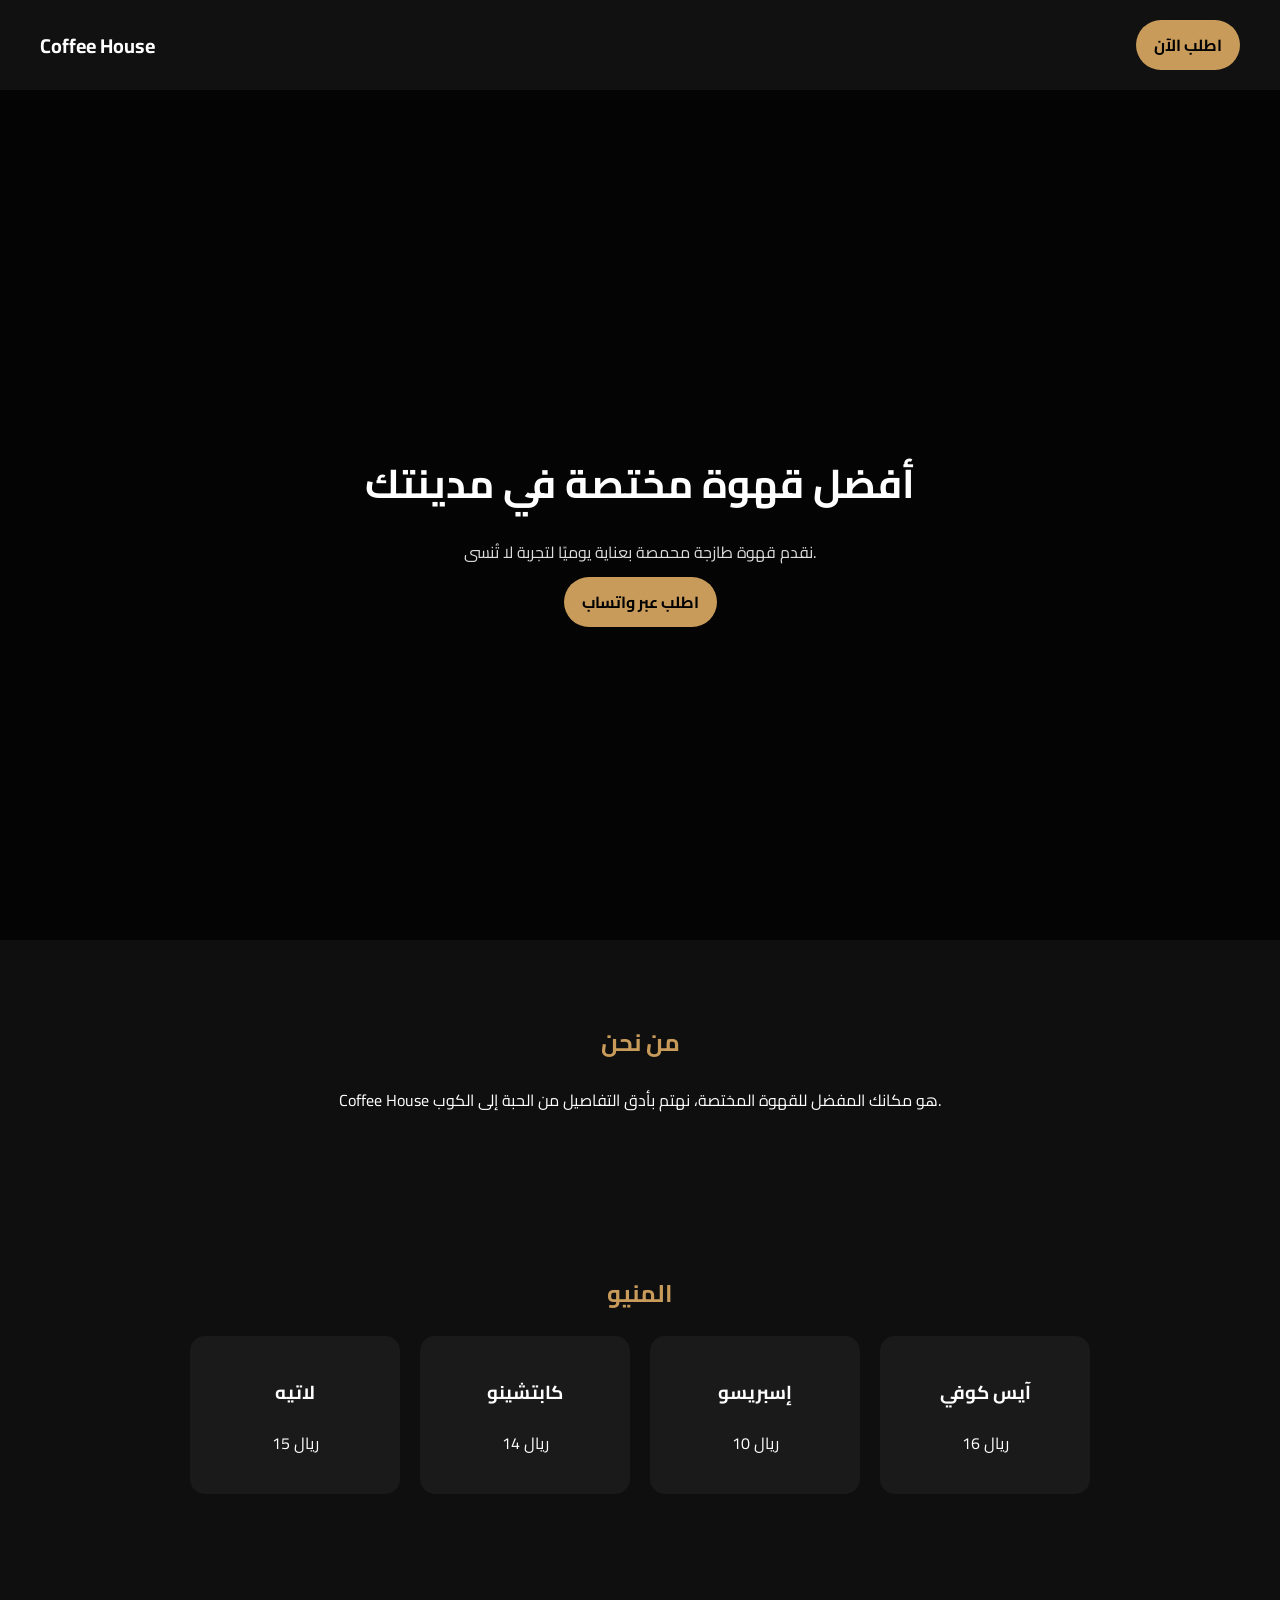
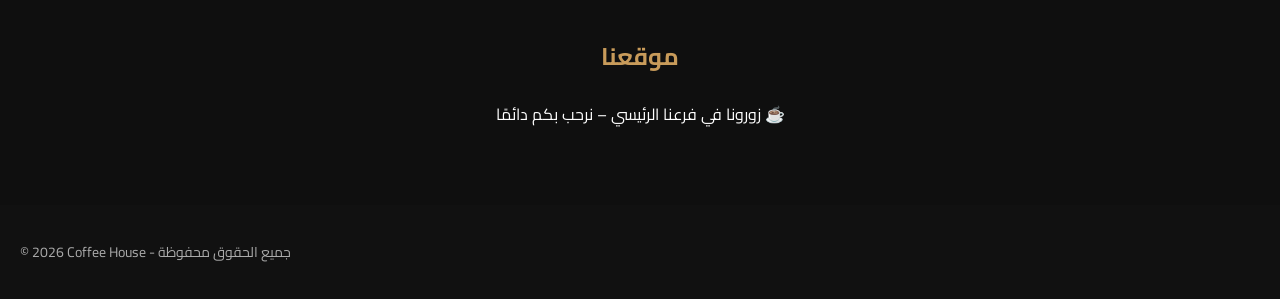
==== index.html @ f15ce16e "initial commit" ====
<!DOCTYPE html>
<html lang="ar">
<head>
  <meta charset="UTF-8" />
  <meta name="viewport" content="width=device-width, initial-scale=1.0"/>
  <title>Coffee House</title>
  <link rel="stylesheet" href="style.css">
</head>

<body>

  <!-- Header -->
  <header class="header">
    <div class="logo">Coffee House</div>
    <a class="btn" href="https://wa.me/0000000000" target="_blank">
      اطلب الآن
    </a>
  </header>

  <!-- Hero -->
  <section class="hero">
    <div class="hero-text">
      <h1>أفضل قهوة مختصة في مدينتك</h1>
      <p>نقدم قهوة طازجة محمصة بعناية يوميًا لتجربة لا تُنسى.</p>
      <a class="btn" href="https://wa.me/0000000000">اطلب عبر واتساب</a>
    </div>
  </section>

  <!-- About -->
  <section class="about">
    <h2>من نحن</h2>
    <p>
      Coffee House هو مكانك المفضل للقهوة المختصة، نهتم بأدق التفاصيل من الحبة إلى الكوب.
    </p>
  </section>

  <!-- Menu -->
  <section class="menu">
    <h2>المنيو</h2>

    <div class="menu-grid">

      <div class="item">
        <h3>لاتيه</h3>
        <p>15 ريال</p>
      </div>

      <div class="item">
        <h3>كابتشينو</h3>
        <p>14 ريال</p>
      </div>

      <div class="item">
        <h3>إسبريسو</h3>
        <p>10 ريال</p>
      </div>

      <div class="item">
        <h3>آيس كوفي</h3>
        <p>16 ريال</p>
      </div>

    </div>
  </section>

  <!-- Location -->
  <section class="location">
    <h2>موقعنا</h2>
    <p>زورونا في فرعنا الرئيسي – نرحب بكم دائمًا ☕</p>
  </section>

  <!-- Footer -->
  <footer class="footer">
    <p>© 2026 Coffee House - جميع الحقوق محفوظة</p>
  </footer>

</body>
</html>
---- style.css ----
@import url('https://fonts.googleapis.com/css2?family=Cairo:wght@400;700&display=swap');

body {
  margin: 0;
  font-family: 'Cairo', sans-serif;
  background: #0f0f0f;
  color: #fff;
}

/* Header */
.header {
  display: flex;
  justify-content: space-between;
  align-items: center;
  padding: 20px 40px;
  background: #111;
  position: sticky;
  top: 0;
}

.logo {
  font-size: 20px;
  font-weight: bold;
}

/* Button */
.btn {
  background: #c89b5a;
  color: #000;
  padding: 10px 18px;
  border-radius: 25px;
  text-decoration: none;
  font-weight: bold;
  transition: 0.3s;
}

.btn:hover {
  background: #e0b46b;
}

/* Hero */
.hero {
  height: 90vh;
  display: flex;
  align-items: center;
  justify-content: center;
  text-align: center;
  background: linear-gradient(rgba(0,0,0,0.7), rgba(0,0,0,0.7)),
              url('images/hero.jpg') center/cover;
  padding: 20px;
}

.hero h1 {
  font-size: 40px;
  margin-bottom: 10px;
}

.hero p {
  margin-bottom: 20px;
  color: #ddd;
}

/* Sections */
section {
  padding: 60px 20px;
  text-align: center;
}

h2 {
  color: #c89b5a;
  margin-bottom: 20px;
}

/* Menu */
.menu-grid {
  display: grid;
  grid-template-columns: repeat(auto-fit, minmax(150px, 1fr));
  gap: 20px;
  max-width: 900px;
  margin: auto;
}

.item {
  background: #1a1a1a;
  padding: 20px;
  border-radius: 15px;
  transition: 0.3s;
}

.item:hover {
  transform: translateY(-5px);
}

/* Footer */
.footer {
  background: #111;
  padding: 20px;
  font-size: 14px;
  color: #aaa;
}
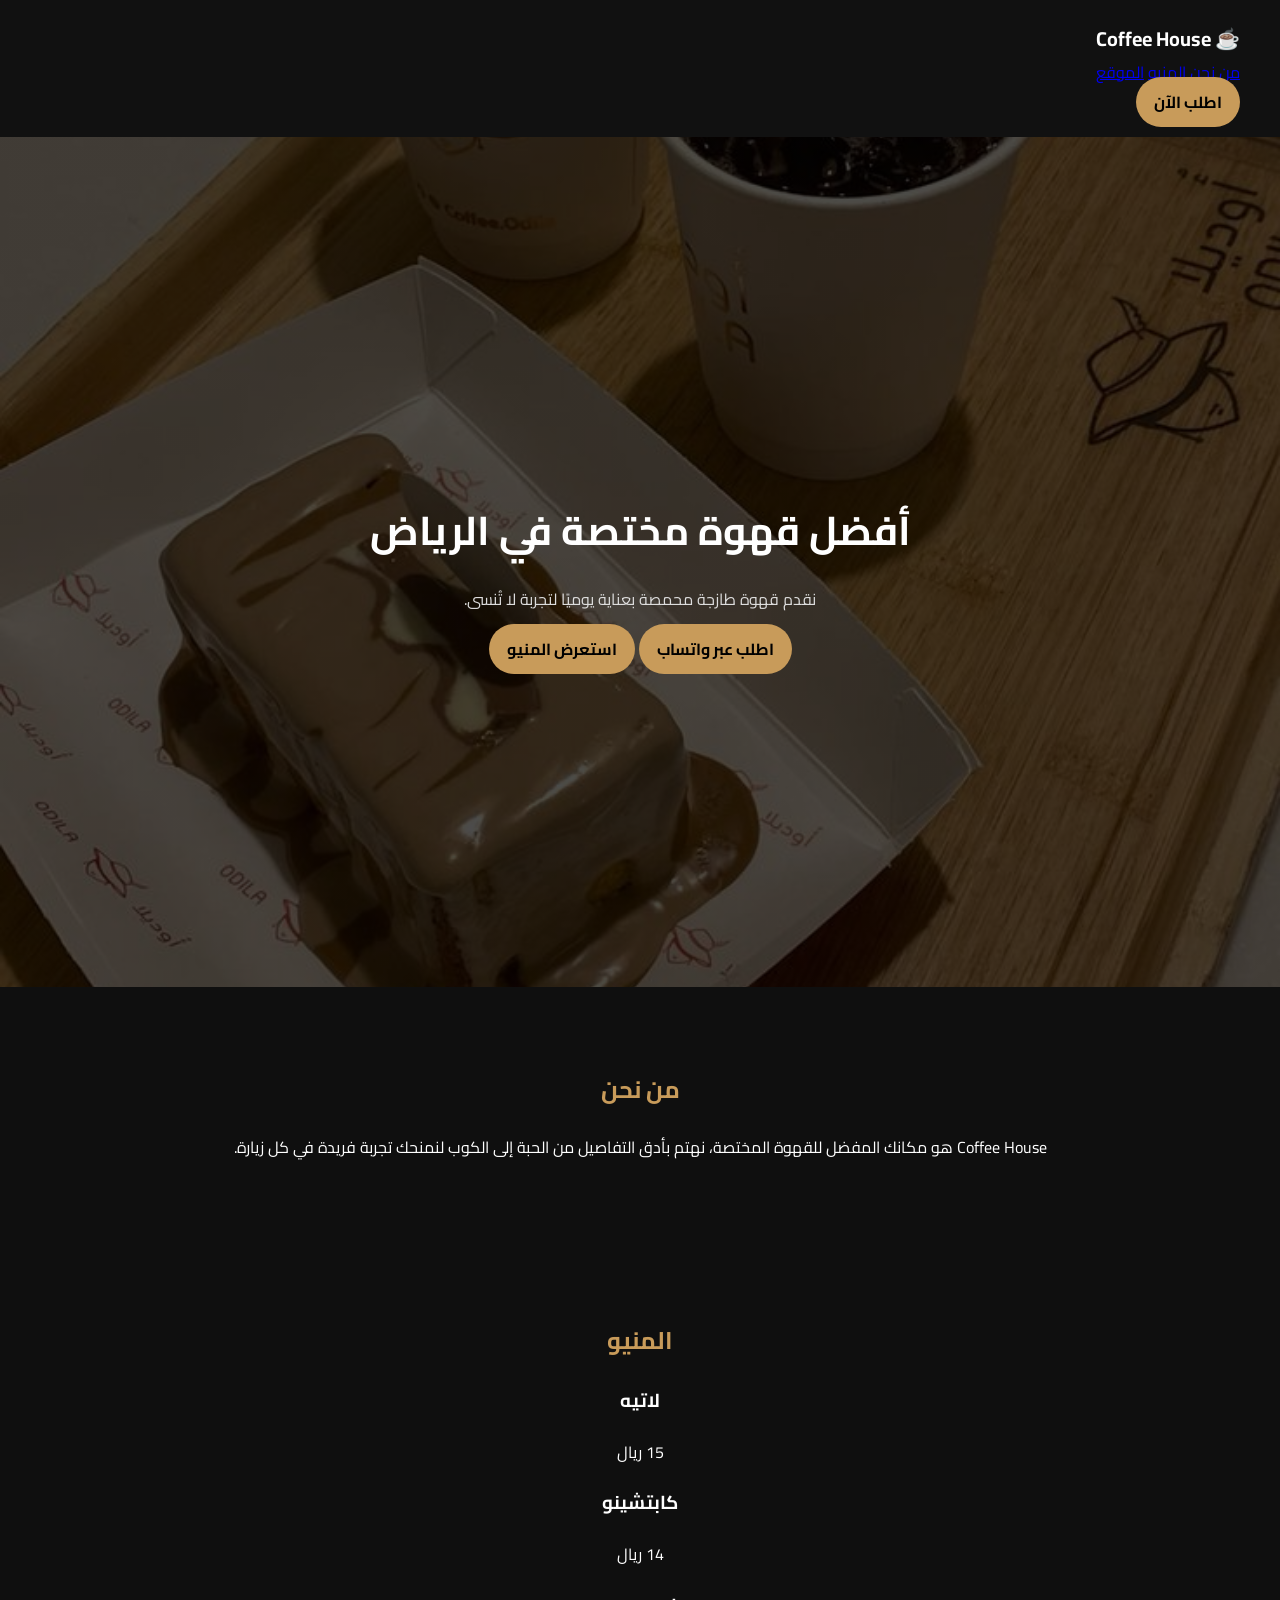
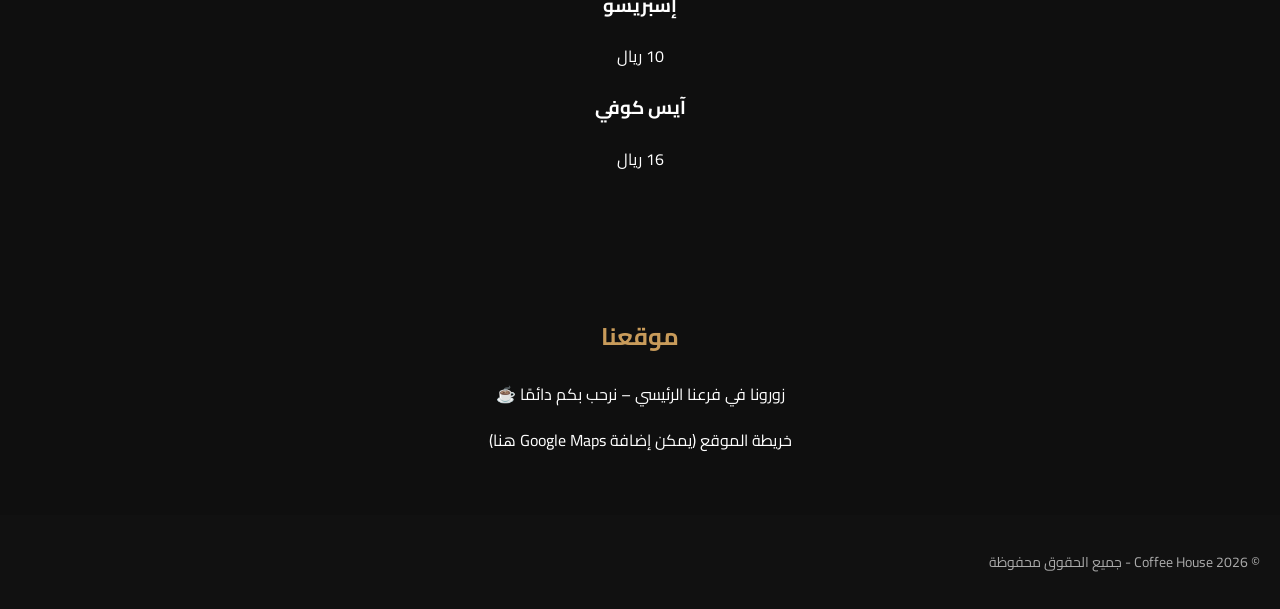
==== commit dd7211d6: "update vm system + fix api + ui improvements" ====
--- a/index.html
+++ b/index.html
@@ -1,9 +1,22 @@
 <!DOCTYPE html>
-<html lang="ar">
+<html lang="ar" dir="rtl">
 <head>
   <meta charset="UTF-8" />
   <meta name="viewport" content="width=device-width, initial-scale=1.0"/>
-  <title>Coffee House</title>
+
+  <title>Coffee House | قهوة مختصة في الرياض</title>
+  <meta name="description" content="Coffee House - أفضل قهوة مختصة في الرياض، نقدم قهوة طازجة يوميًا بتجربة مميزة." />
+
+  <!-- Open Graph -->
+  <meta property="og:title" content="Coffee House" />
+  <meta property="og:description" content="أفضل قهوة مختصة في الرياض" />
+  <meta property="og:type" content="website" />
+
+  <!-- Font (اختياري احترافي) -->
+  <link rel="preconnect" href="https://fonts.googleapis.com">
+  <link rel="preconnect" href="https://fonts.gstatic.com" crossorigin>
+  <link href="https://fonts.googleapis.com/css2?family=Cairo:wght@300;400;600;700&display=swap" rel="stylesheet">
+
   <link rel="stylesheet" href="style.css">
 </head>
 
@@ -11,67 +24,94 @@
 
   <!-- Header -->
   <header class="header">
-    <div class="logo">Coffee House</div>
-    <a class="btn" href="https://wa.me/0000000000" target="_blank">
-      اطلب الآن
-    </a>
+    <div class="container nav">
+      <div class="logo">☕ Coffee House</div>
+
+      <nav class="menu-links">
+        <a href="#about">من نحن</a>
+        <a href="#menu">المنيو</a>
+        <a href="#location">الموقع</a>
+      </nav>
+
+      <a class="btn primary" href="https://wa.me/0000000000" target="_blank">
+        اطلب الآن
+      </a>
+    </div>
   </header>
 
   <!-- Hero -->
   <section class="hero">
-    <div class="hero-text">
-      <h1>أفضل قهوة مختصة في مدينتك</h1>
+    <div class="overlay"></div>
+
+    <div class="container hero-content">
+      <h1>أفضل قهوة مختصة في الرياض</h1>
       <p>نقدم قهوة طازجة محمصة بعناية يوميًا لتجربة لا تُنسى.</p>
-      <a class="btn" href="https://wa.me/0000000000">اطلب عبر واتساب</a>
+
+      <div class="hero-actions">
+        <a class="btn primary" href="https://wa.me/0000000000">اطلب عبر واتساب</a>
+        <a class="btn secondary" href="#menu">استعرض المنيو</a>
+      </div>
     </div>
   </section>
 
   <!-- About -->
-  <section class="about">
-    <h2>من نحن</h2>
-    <p>
-      Coffee House هو مكانك المفضل للقهوة المختصة، نهتم بأدق التفاصيل من الحبة إلى الكوب.
-    </p>
+  <section id="about" class="section">
+    <div class="container">
+      <h2>من نحن</h2>
+      <p>
+        Coffee House هو مكانك المفضل للقهوة المختصة، نهتم بأدق التفاصيل من الحبة إلى الكوب لنمنحك تجربة فريدة في كل زيارة.
+      </p>
+    </div>
   </section>
 
   <!-- Menu -->
-  <section class="menu">
-    <h2>المنيو</h2>
+  <section id="menu" class="section light">
+    <div class="container">
+      <h2>المنيو</h2>
 
-    <div class="menu-grid">
+      <div class="grid">
 
-      <div class="item">
-        <h3>لاتيه</h3>
-        <p>15 ريال</p>
+        <div class="card">
+          <h3>لاتيه</h3>
+          <span>15 ريال</span>
+        </div>
+
+        <div class="card">
+          <h3>كابتشينو</h3>
+          <span>14 ريال</span>
+        </div>
+
+        <div class="card">
+          <h3>إسبريسو</h3>
+          <span>10 ريال</span>
+        </div>
+
+        <div class="card">
+          <h3>آيس كوفي</h3>
+          <span>16 ريال</span>
+        </div>
+
       </div>
-
-      <div class="item">
-        <h3>كابتشينو</h3>
-        <p>14 ريال</p>
-      </div>
-
-      <div class="item">
-        <h3>إسبريسو</h3>
-        <p>10 ريال</p>
-      </div>
-
-      <div class="item">
-        <h3>آيس كوفي</h3>
-        <p>16 ريال</p>
-      </div>
-
     </div>
   </section>
 
   <!-- Location -->
-  <section class="location">
-    <h2>موقعنا</h2>
-    <p>زورونا في فرعنا الرئيسي – نرحب بكم دائمًا ☕</p>
+  <section id="location" class="section">
+    <div class="container">
+      <h2>موقعنا</h2>
+      <p>زورونا في فرعنا الرئيسي – نرحب بكم دائمًا ☕</p>
+
+      <div class="map-placeholder">
+        خريطة الموقع (يمكن إضافة Google Maps هنا)
+      </div>
+    </div>
   </section>
 
   <!-- Footer -->
   <footer class="footer">
-    <p>© 2026 Coffee House - جميع الحقوق محفوظة</p>
+    <div class="container">
+      <p>© 2026 Coffee House - جميع الحقوق محفوظة</p>
+    </div>
   </footer>
 
 </body>
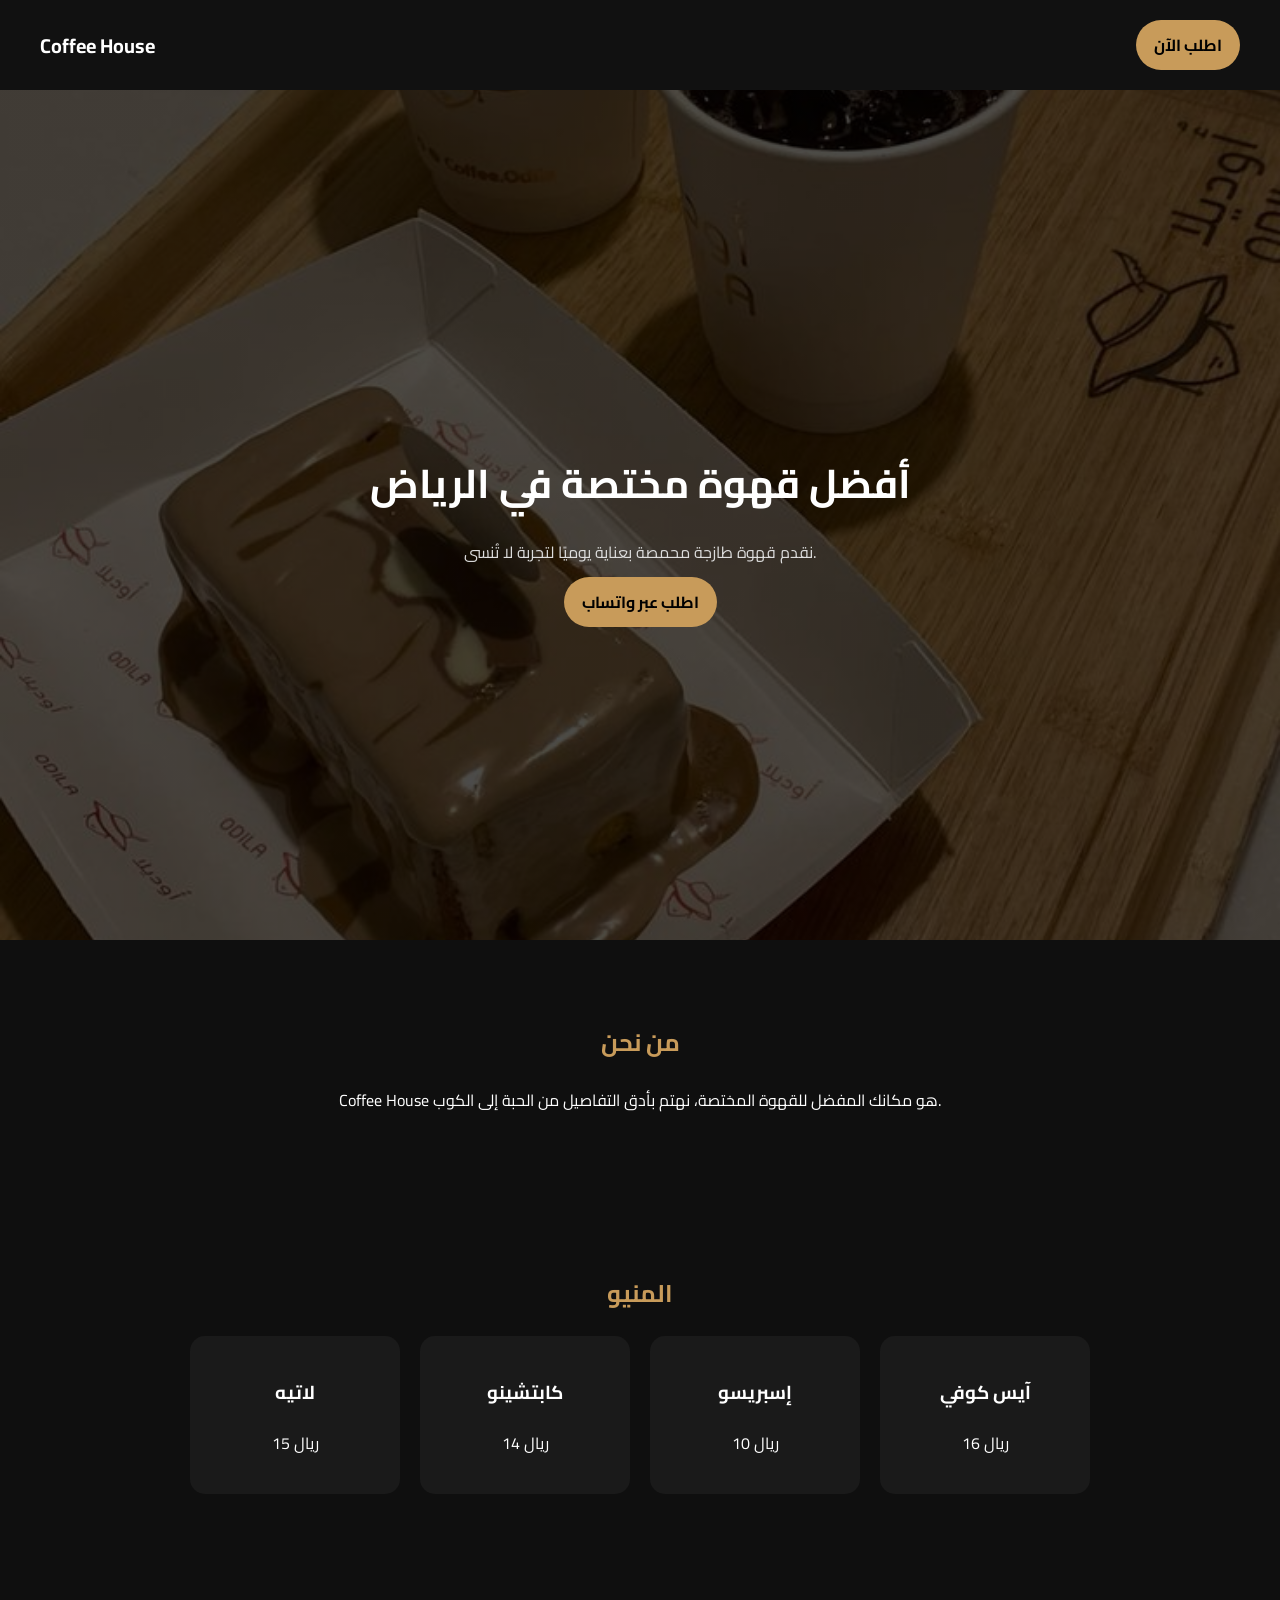
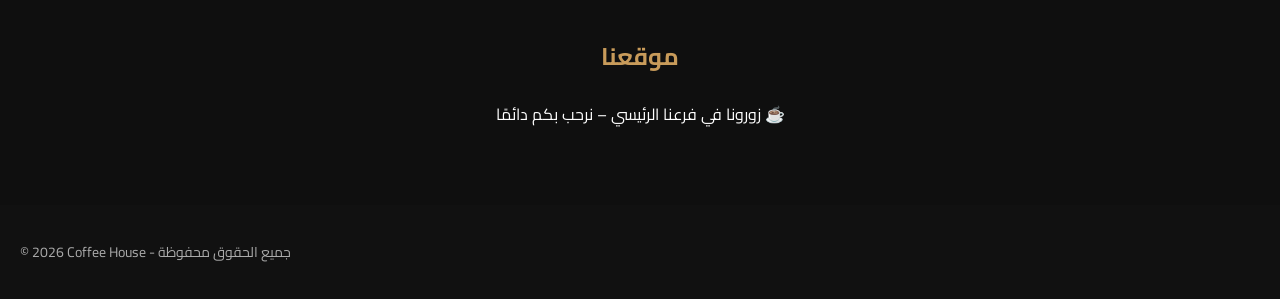
==== commit 6502c7a8: "update vm system + fix api + ui improvements" ====
--- a/index.html
+++ b/index.html
@@ -1,22 +1,9 @@
 <!DOCTYPE html>
-<html lang="ar" dir="rtl">
+<html lang="ar">
 <head>
   <meta charset="UTF-8" />
   <meta name="viewport" content="width=device-width, initial-scale=1.0"/>
-
-  <title>Coffee House | قهوة مختصة في الرياض</title>
-  <meta name="description" content="Coffee House - أفضل قهوة مختصة في الرياض، نقدم قهوة طازجة يوميًا بتجربة مميزة." />
-
-  <!-- Open Graph -->
-  <meta property="og:title" content="Coffee House" />
-  <meta property="og:description" content="أفضل قهوة مختصة في الرياض" />
-  <meta property="og:type" content="website" />
-
-  <!-- Font (اختياري احترافي) -->
-  <link rel="preconnect" href="https://fonts.googleapis.com">
-  <link rel="preconnect" href="https://fonts.gstatic.com" crossorigin>
-  <link href="https://fonts.googleapis.com/css2?family=Cairo:wght@300;400;600;700&display=swap" rel="stylesheet">
-
+  <title>Coffee House</title>
   <link rel="stylesheet" href="style.css">
 </head>
 
@@ -24,94 +11,67 @@
 
   <!-- Header -->
   <header class="header">
-    <div class="container nav">
-      <div class="logo">☕ Coffee House</div>
-
-      <nav class="menu-links">
-        <a href="#about">من نحن</a>
-        <a href="#menu">المنيو</a>
-        <a href="#location">الموقع</a>
-      </nav>
-
-      <a class="btn primary" href="https://wa.me/0000000000" target="_blank">
-        اطلب الآن
-      </a>
-    </div>
+    <div class="logo">Coffee House</div>
+    <a class="btn" href="https://wa.me/0000000000" target="_blank">
+      اطلب الآن
+    </a>
   </header>
 
   <!-- Hero -->
   <section class="hero">
-    <div class="overlay"></div>
-
-    <div class="container hero-content">
+    <div class="hero-text">
       <h1>أفضل قهوة مختصة في الرياض</h1>
       <p>نقدم قهوة طازجة محمصة بعناية يوميًا لتجربة لا تُنسى.</p>
-
-      <div class="hero-actions">
-        <a class="btn primary" href="https://wa.me/0000000000">اطلب عبر واتساب</a>
-        <a class="btn secondary" href="#menu">استعرض المنيو</a>
-      </div>
+      <a class="btn" href="https://wa.me/0000000000">اطلب عبر واتساب</a>
     </div>
   </section>
 
   <!-- About -->
-  <section id="about" class="section">
-    <div class="container">
-      <h2>من نحن</h2>
-      <p>
-        Coffee House هو مكانك المفضل للقهوة المختصة، نهتم بأدق التفاصيل من الحبة إلى الكوب لنمنحك تجربة فريدة في كل زيارة.
-      </p>
-    </div>
+  <section class="about">
+    <h2>من نحن</h2>
+    <p>
+      Coffee House هو مكانك المفضل للقهوة المختصة، نهتم بأدق التفاصيل من الحبة إلى الكوب.
+    </p>
   </section>
 
   <!-- Menu -->
-  <section id="menu" class="section light">
-    <div class="container">
-      <h2>المنيو</h2>
+  <section class="menu">
+    <h2>المنيو</h2>
 
-      <div class="grid">
+    <div class="menu-grid">
 
-        <div class="card">
-          <h3>لاتيه</h3>
-          <span>15 ريال</span>
-        </div>
+      <div class="item">
+        <h3>لاتيه</h3>
+        <p>15 ريال</p>
+      </div>
 
-        <div class="card">
-          <h3>كابتشينو</h3>
-          <span>14 ريال</span>
-        </div>
+      <div class="item">
+        <h3>كابتشينو</h3>
+        <p>14 ريال</p>
+      </div>
 
-        <div class="card">
-          <h3>إسبريسو</h3>
-          <span>10 ريال</span>
-        </div>
+      <div class="item">
+        <h3>إسبريسو</h3>
+        <p>10 ريال</p>
+      </div>
 
-        <div class="card">
-          <h3>آيس كوفي</h3>
-          <span>16 ريال</span>
-        </div>
+      <div class="item">
+        <h3>آيس كوفي</h3>
+        <p>16 ريال</p>
+      </div>
 
-      </div>
     </div>
   </section>
 
   <!-- Location -->
-  <section id="location" class="section">
-    <div class="container">
-      <h2>موقعنا</h2>
-      <p>زورونا في فرعنا الرئيسي – نرحب بكم دائمًا ☕</p>
-
-      <div class="map-placeholder">
-        خريطة الموقع (يمكن إضافة Google Maps هنا)
-      </div>
-    </div>
+  <section class="location">
+    <h2>موقعنا</h2>
+    <p>زورونا في فرعنا الرئيسي – نرحب بكم دائمًا ☕</p>
   </section>
 
   <!-- Footer -->
   <footer class="footer">
-    <div class="container">
-      <p>© 2026 Coffee House - جميع الحقوق محفوظة</p>
-    </div>
+    <p>© 2026 Coffee House - جميع الحقوق محفوظة</p>
   </footer>
 
 </body>
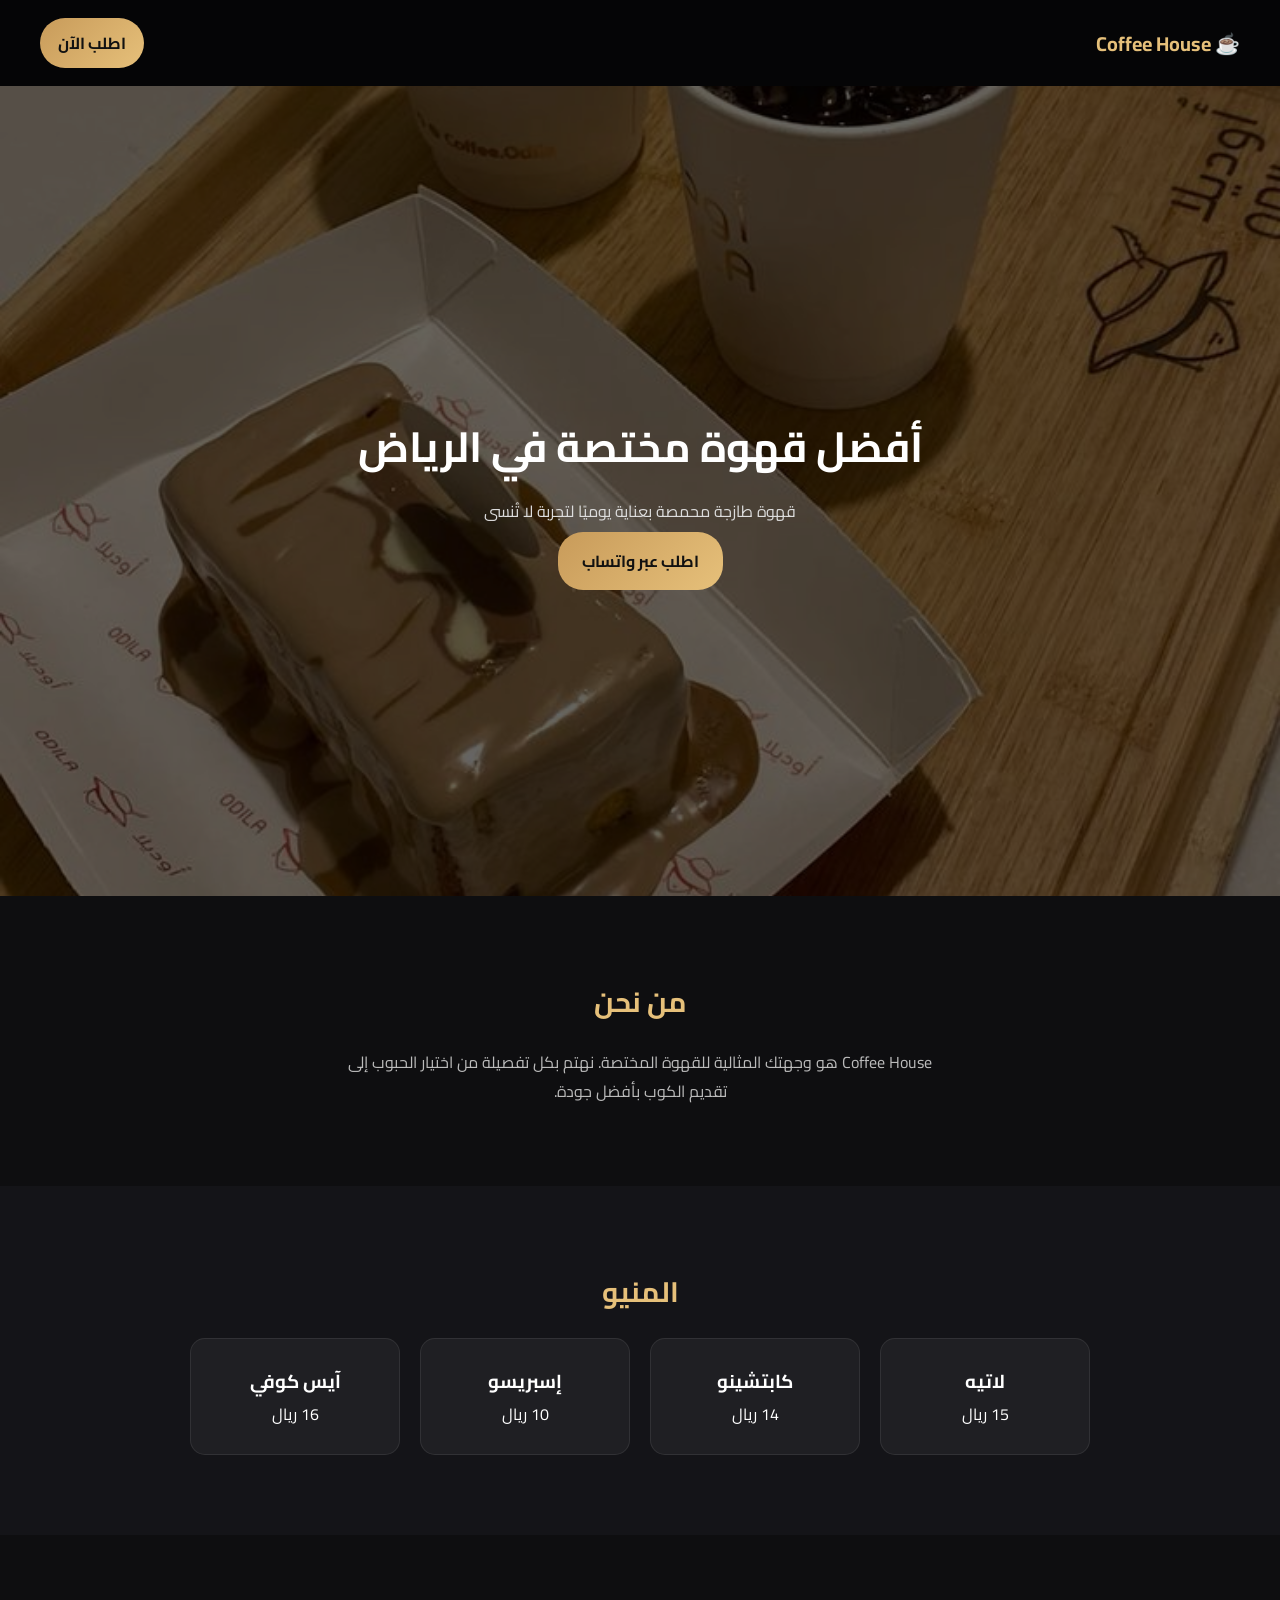
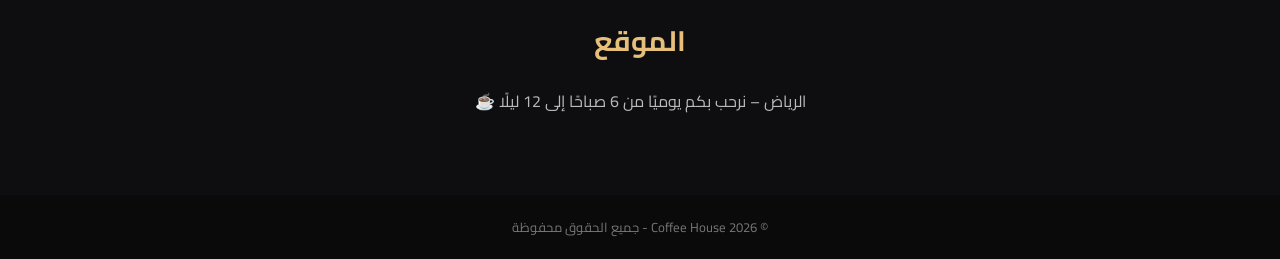
==== commit bdd6aef9: "update vm system + fix api + ui improvements" ====
--- a/index.html
+++ b/index.html
@@ -1,61 +1,68 @@
 <!DOCTYPE html>
-<html lang="ar">
+<html lang="ar" dir="rtl">
 <head>
   <meta charset="UTF-8" />
   <meta name="viewport" content="width=device-width, initial-scale=1.0"/>
   <title>Coffee House</title>
+
   <link rel="stylesheet" href="style.css">
+  <link href="https://fonts.googleapis.com/css2?family=Cairo:wght@400;700&display=swap" rel="stylesheet">
 </head>
 
 <body>
 
-  <!-- Header -->
+  <!-- NAV -->
   <header class="header">
-    <div class="logo">Coffee House</div>
+    <div class="logo">☕ Coffee House</div>
     <a class="btn" href="https://wa.me/0000000000" target="_blank">
       اطلب الآن
     </a>
   </header>
 
-  <!-- Hero -->
+  <!-- HERO -->
   <section class="hero">
-    <div class="hero-text">
+    <div class="hero-overlay"></div>
+
+    <div class="hero-content">
       <h1>أفضل قهوة مختصة في الرياض</h1>
-      <p>نقدم قهوة طازجة محمصة بعناية يوميًا لتجربة لا تُنسى.</p>
-      <a class="btn" href="https://wa.me/0000000000">اطلب عبر واتساب</a>
+      <p>قهوة طازجة محمصة بعناية يوميًا لتجربة لا تُنسى</p>
+
+      <a class="btn big" href="https://wa.me/0000000000">
+        اطلب عبر واتساب
+      </a>
     </div>
   </section>
 
-  <!-- About -->
-  <section class="about">
+  <!-- ABOUT -->
+  <section class="section">
     <h2>من نحن</h2>
-    <p>
-      Coffee House هو مكانك المفضل للقهوة المختصة، نهتم بأدق التفاصيل من الحبة إلى الكوب.
+    <p class="text">
+      Coffee House هو وجهتك المثالية للقهوة المختصة. نهتم بكل تفصيلة من اختيار الحبوب إلى تقديم الكوب بأفضل جودة.
     </p>
   </section>
 
-  <!-- Menu -->
-  <section class="menu">
+  <!-- MENU -->
+  <section class="section dark">
     <h2>المنيو</h2>
 
-    <div class="menu-grid">
+    <div class="grid">
 
-      <div class="item">
+      <div class="card">
         <h3>لاتيه</h3>
         <p>15 ريال</p>
       </div>
 
-      <div class="item">
+      <div class="card">
         <h3>كابتشينو</h3>
         <p>14 ريال</p>
       </div>
 
-      <div class="item">
+      <div class="card">
         <h3>إسبريسو</h3>
         <p>10 ريال</p>
       </div>
 
-      <div class="item">
+      <div class="card">
         <h3>آيس كوفي</h3>
         <p>16 ريال</p>
       </div>
@@ -63,13 +70,15 @@
     </div>
   </section>
 
-  <!-- Location -->
-  <section class="location">
-    <h2>موقعنا</h2>
-    <p>زورونا في فرعنا الرئيسي – نرحب بكم دائمًا ☕</p>
+  <!-- LOCATION -->
+  <section class="section">
+    <h2>الموقع</h2>
+    <p class="text">
+      الرياض – نرحب بكم يوميًا من 6 صباحًا إلى 12 ليلًا ☕
+    </p>
   </section>
 
-  <!-- Footer -->
+  <!-- FOOTER -->
   <footer class="footer">
     <p>© 2026 Coffee House - جميع الحقوق محفوظة</p>
   </footer>
--- a/style.css
+++ b/style.css
@@ -1,32 +1,38 @@
-@import url('https://fonts.googleapis.com/css2?family=Cairo:wght@400;700&display=swap');
+* {
+  margin: 0;
+  padding: 0;
+  box-sizing: border-box;
+  font-family: 'Cairo', sans-serif;
+}
 
 body {
-  margin: 0;
-  font-family: 'Cairo', sans-serif;
-  background: #0f0f0f;
+  background: #0e0e10;
   color: #fff;
 }
 
-/* Header */
+/* NAV */
 .header {
   display: flex;
   justify-content: space-between;
   align-items: center;
-  padding: 20px 40px;
-  background: #111;
+  padding: 18px 40px;
+  background: rgba(0,0,0,0.6);
+  backdrop-filter: blur(10px);
   position: sticky;
   top: 0;
+  z-index: 1000;
 }
 
 .logo {
   font-size: 20px;
   font-weight: bold;
+  color: #e6c07a;
 }
 
-/* Button */
+/* BUTTON */
 .btn {
-  background: #c89b5a;
-  color: #000;
+  background: linear-gradient(135deg, #c89b5a, #e6c07a);
+  color: #111;
   padding: 10px 18px;
   border-radius: 25px;
   text-decoration: none;
@@ -35,66 +41,100 @@
 }
 
 .btn:hover {
-  background: #e0b46b;
+  transform: scale(1.05);
 }
 
-/* Hero */
+.big {
+  padding: 14px 24px;
+  font-size: 16px;
+}
+
+/* HERO */
 .hero {
   height: 90vh;
   display: flex;
+  justify-content: center;
   align-items: center;
-  justify-content: center;
   text-align: center;
-  background: linear-gradient(rgba(0,0,0,0.7), rgba(0,0,0,0.7)),
-              url('images/hero.jpg') center/cover;
-  padding: 20px;
+  position: relative;
+
+  background: url('images/hero.jpg') center/cover no-repeat;
+}
+
+.hero-overlay {
+  position: absolute;
+  width: 100%;
+  height: 100%;
+  background: rgba(0,0,0,0.6);
+}
+
+.hero-content {
+  position: relative;
+  z-index: 2;
+  max-width: 600px;
 }
 
 .hero h1 {
-  font-size: 40px;
+  font-size: 42px;
   margin-bottom: 10px;
 }
 
 .hero p {
+  color: #ddd;
   margin-bottom: 20px;
-  color: #ddd;
 }
 
-/* Sections */
-section {
-  padding: 60px 20px;
+/* SECTIONS */
+.section {
+  padding: 80px 20px;
   text-align: center;
 }
 
-h2 {
-  color: #c89b5a;
-  margin-bottom: 20px;
+.section.dark {
+  background: #141418;
 }
 
-/* Menu */
-.menu-grid {
+h2 {
+  color: #e6c07a;
+  margin-bottom: 20px;
+  font-size: 28px;
+}
+
+.text {
+  max-width: 600px;
+  margin: auto;
+  color: #bbb;
+  line-height: 1.8;
+}
+
+/* GRID */
+.grid {
   display: grid;
-  grid-template-columns: repeat(auto-fit, minmax(150px, 1fr));
+  grid-template-columns: repeat(auto-fit, minmax(180px, 1fr));
   gap: 20px;
   max-width: 900px;
   margin: auto;
 }
 
-.item {
-  background: #1a1a1a;
-  padding: 20px;
+/* CARDS */
+.card {
+  background: rgba(255,255,255,0.05);
+  border: 1px solid rgba(255,255,255,0.08);
+  padding: 25px;
   border-radius: 15px;
   transition: 0.3s;
 }
 
-.item:hover {
-  transform: translateY(-5px);
+.card:hover {
+  transform: translateY(-8px);
+  background: rgba(255,255,255,0.08);
 }
 
-/* Footer */
+/* FOOTER */
 .footer {
-  background: #111;
+  text-align: center;
   padding: 20px;
-  font-size: 14px;
-  color: #aaa;
+  background: #0a0a0a;
+  color: #777;
+  font-size: 13px;
 }
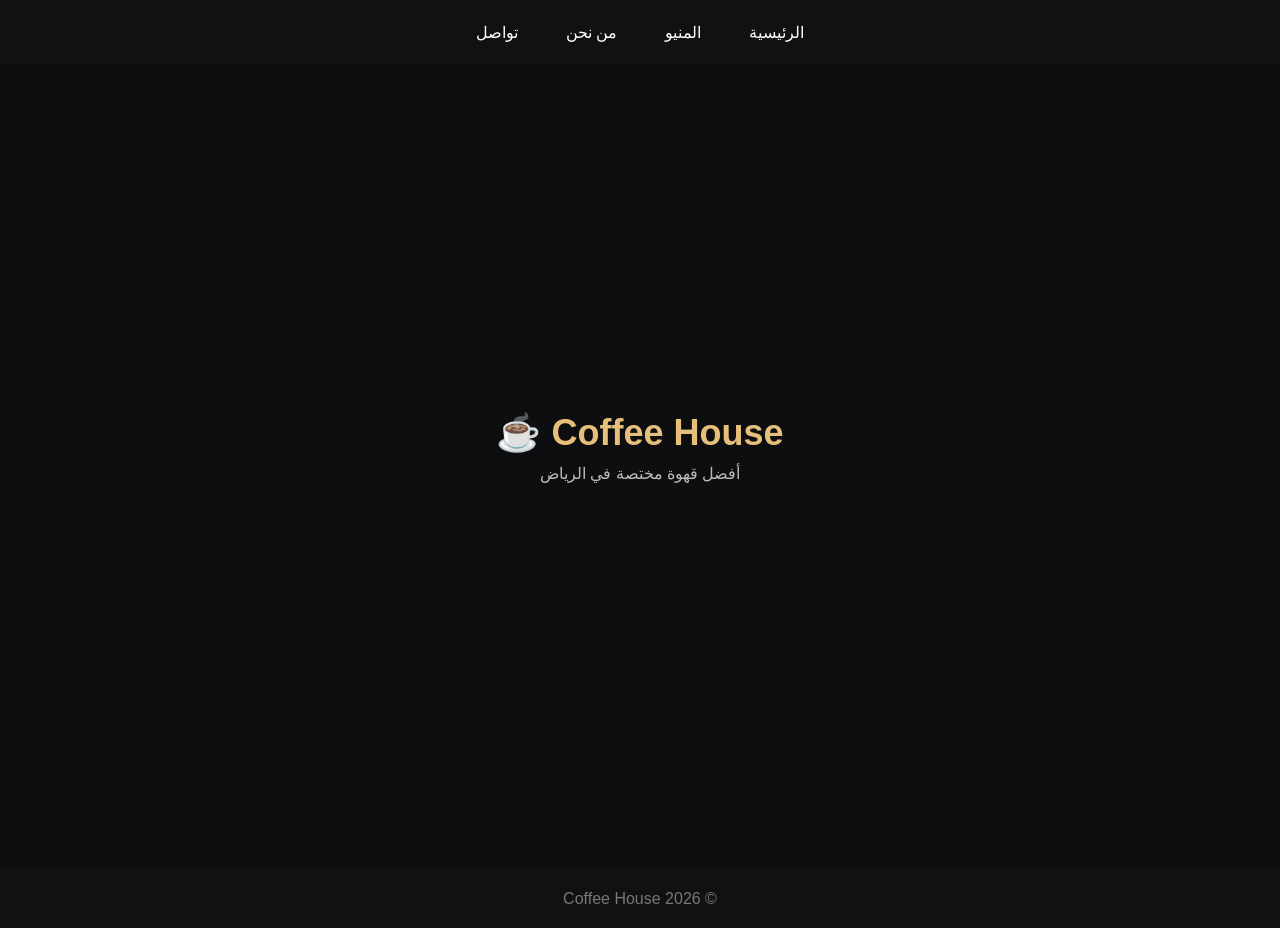
==== commit 93a1708b: "update vm system + fix api + ui improvements" ====
--- a/index.html
+++ b/index.html
@@ -1,87 +1,30 @@
 <!DOCTYPE html>
 <html lang="ar" dir="rtl">
 <head>
-  <meta charset="UTF-8" />
-  <meta name="viewport" content="width=device-width, initial-scale=1.0"/>
+  <meta charset="UTF-8">
   <title>Coffee House</title>
-
   <link rel="stylesheet" href="style.css">
-  <link href="https://fonts.googleapis.com/css2?family=Cairo:wght@400;700&display=swap" rel="stylesheet">
 </head>
 
 <body>
 
-  <!-- NAV -->
-  <header class="header">
-    <div class="logo">☕ Coffee House</div>
-    <a class="btn" href="https://wa.me/0000000000" target="_blank">
-      اطلب الآن
-    </a>
-  </header>
+<nav>
+  <a href="index.html">الرئيسية</a>
+  <a href="menu.html">المنيو</a>
+  <a href="about.html">من نحن</a>
+  <a href="contact.html">تواصل</a>
+</nav>
 
-  <!-- HERO -->
-  <section class="hero">
-    <div class="hero-overlay"></div>
+<section class="hero">
+  <div class="overlay"></div>
 
-    <div class="hero-content">
-      <h1>أفضل قهوة مختصة في الرياض</h1>
-      <p>قهوة طازجة محمصة بعناية يوميًا لتجربة لا تُنسى</p>
+  <div class="hero-content">
+    <h1>Coffee House ☕</h1>
+    <p>أفضل قهوة مختصة في الرياض</p>
+  </div>
+</section>
 
-      <a class="btn big" href="https://wa.me/0000000000">
-        اطلب عبر واتساب
-      </a>
-    </div>
-  </section>
-
-  <!-- ABOUT -->
-  <section class="section">
-    <h2>من نحن</h2>
-    <p class="text">
-      Coffee House هو وجهتك المثالية للقهوة المختصة. نهتم بكل تفصيلة من اختيار الحبوب إلى تقديم الكوب بأفضل جودة.
-    </p>
-  </section>
-
-  <!-- MENU -->
-  <section class="section dark">
-    <h2>المنيو</h2>
-
-    <div class="grid">
-
-      <div class="card">
-        <h3>لاتيه</h3>
-        <p>15 ريال</p>
-      </div>
-
-      <div class="card">
-        <h3>كابتشينو</h3>
-        <p>14 ريال</p>
-      </div>
-
-      <div class="card">
-        <h3>إسبريسو</h3>
-        <p>10 ريال</p>
-      </div>
-
-      <div class="card">
-        <h3>آيس كوفي</h3>
-        <p>16 ريال</p>
-      </div>
-
-    </div>
-  </section>
-
-  <!-- LOCATION -->
-  <section class="section">
-    <h2>الموقع</h2>
-    <p class="text">
-      الرياض – نرحب بكم يوميًا من 6 صباحًا إلى 12 ليلًا ☕
-    </p>
-  </section>
-
-  <!-- FOOTER -->
-  <footer class="footer">
-    <p>© 2026 Coffee House - جميع الحقوق محفوظة</p>
-  </footer>
+<footer>© 2026 Coffee House</footer>
 
 </body>
 </html>
--- a/style.css
+++ b/style.css
@@ -11,130 +11,80 @@
 }
 
 /* NAV */
-.header {
+nav {
   display: flex;
-  justify-content: space-between;
-  align-items: center;
-  padding: 18px 40px;
-  background: rgba(0,0,0,0.6);
-  backdrop-filter: blur(10px);
+  justify-content: center;
+  gap: 20px;
+  padding: 15px;
+  background: #111;
   position: sticky;
   top: 0;
-  z-index: 1000;
 }
 
-.logo {
-  font-size: 20px;
-  font-weight: bold;
-  color: #e6c07a;
-}
-
-/* BUTTON */
-.btn {
-  background: linear-gradient(135deg, #c89b5a, #e6c07a);
-  color: #111;
-  padding: 10px 18px;
-  border-radius: 25px;
+nav a {
+  color: #fff;
   text-decoration: none;
-  font-weight: bold;
+  padding: 8px 14px;
+  border-radius: 20px;
   transition: 0.3s;
 }
 
-.btn:hover {
-  transform: scale(1.05);
-}
-
-.big {
-  padding: 14px 24px;
-  font-size: 16px;
+nav a:hover {
+  background: #e6c07a;
+  color: #111;
 }
 
 /* HERO */
 .hero {
-  height: 90vh;
+  height: 85vh;
   display: flex;
   justify-content: center;
   align-items: center;
   text-align: center;
-  position: relative;
-
-  background: url('images/hero.jpg') center/cover no-repeat;
-}
-
-.hero-overlay {
-  position: absolute;
-  width: 100%;
-  height: 100%;
-  background: rgba(0,0,0,0.6);
-}
-
-.hero-content {
-  position: relative;
-  z-index: 2;
-  max-width: 600px;
+  padding: 20px;
 }
 
 .hero h1 {
-  font-size: 42px;
+  font-size: 36px;
   margin-bottom: 10px;
+  color: #e6c07a;
 }
 
 .hero p {
-  color: #ddd;
-  margin-bottom: 20px;
+  color: #bbb;
 }
 
 /* SECTIONS */
 .section {
-  padding: 80px 20px;
+  padding: 60px 20px;
   text-align: center;
-}
-
-.section.dark {
-  background: #141418;
 }
 
 h2 {
   color: #e6c07a;
   margin-bottom: 20px;
-  font-size: 28px;
-}
-
-.text {
-  max-width: 600px;
-  margin: auto;
-  color: #bbb;
-  line-height: 1.8;
 }
 
 /* GRID */
 .grid {
   display: grid;
   grid-template-columns: repeat(auto-fit, minmax(180px, 1fr));
-  gap: 20px;
+  gap: 15px;
   max-width: 900px;
   margin: auto;
 }
 
-/* CARDS */
 .card {
-  background: rgba(255,255,255,0.05);
-  border: 1px solid rgba(255,255,255,0.08);
-  padding: 25px;
-  border-radius: 15px;
-  transition: 0.3s;
-}
-
-.card:hover {
-  transform: translateY(-8px);
-  background: rgba(255,255,255,0.08);
+  background: #1b1b1b;
+  padding: 20px;
+  border-radius: 12px;
 }
 
 /* FOOTER */
-.footer {
+footer {
   text-align: center;
   padding: 20px;
-  background: #0a0a0a;
+  background: #111;
   color: #777;
-  font-size: 13px;
+  margin-top: 40px;
 }
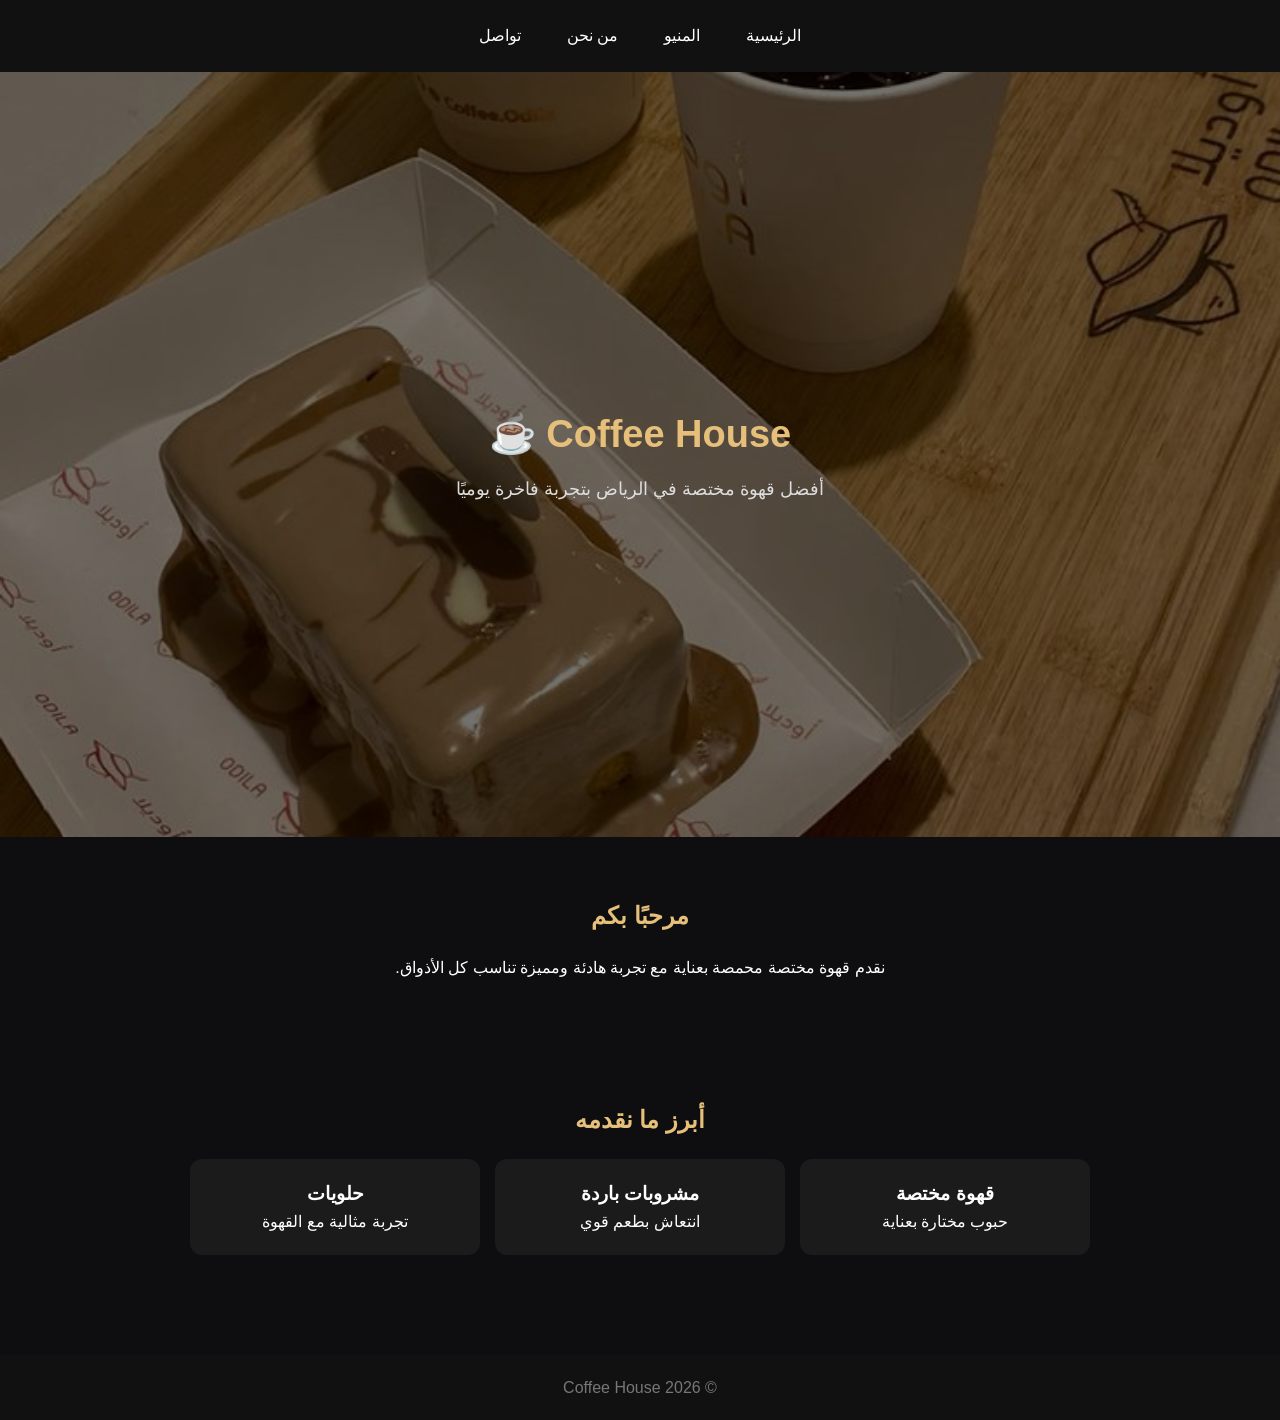
==== commit 1aaef10d: "update vm system + fix api + ui improvements" ====
--- a/index.html
+++ b/index.html
@@ -2,6 +2,7 @@
 <html lang="ar" dir="rtl">
 <head>
   <meta charset="UTF-8">
+  <meta name="viewport" content="width=device-width, initial-scale=1.0">
   <title>Coffee House</title>
   <link rel="stylesheet" href="style.css">
 </head>
@@ -16,11 +17,32 @@
 </nav>
 
 <section class="hero">
-  <div class="overlay"></div>
+  <div>
+    <h1>Coffee House ☕</h1>
+    <p>أفضل قهوة مختصة في الرياض بتجربة فاخرة يوميًا</p>
+  </div>
+</section>
 
-  <div class="hero-content">
-    <h1>Coffee House ☕</h1>
-    <p>أفضل قهوة مختصة في الرياض</p>
+<section class="section">
+  <h2>مرحبًا بكم</h2>
+  <p>نقدم قهوة مختصة محمصة بعناية مع تجربة هادئة ومميزة تناسب كل الأذواق.</p>
+</section>
+
+<section class="section">
+  <h2>أبرز ما نقدمه</h2>
+  <div class="grid">
+    <div class="card">
+      <h3>قهوة مختصة</h3>
+      <p>حبوب مختارة بعناية</p>
+    </div>
+    <div class="card">
+      <h3>مشروبات باردة</h3>
+      <p>انتعاش بطعم قوي</p>
+    </div>
+    <div class="card">
+      <h3>حلويات</h3>
+      <p>تجربة مثالية مع القهوة</p>
+    </div>
   </div>
 </section>
 
--- a/style.css
+++ b/style.css
@@ -8,17 +8,19 @@
 body {
   background: #0e0e10;
   color: #fff;
+  line-height: 1.6;
 }
 
 /* NAV */
 nav {
   display: flex;
   justify-content: center;
-  gap: 20px;
+  gap: 18px;
   padding: 15px;
   background: #111;
   position: sticky;
   top: 0;
+  z-index: 1000;
 }
 
 nav a {
@@ -34,28 +36,46 @@
   color: #111;
 }
 
-/* HERO */
 .hero {
   height: 85vh;
   display: flex;
   justify-content: center;
   align-items: center;
   text-align: center;
-  padding: 20px;
+
+  background: url('images/hero.jpg') center/cover no-repeat;
+  position: relative;
+}
+
+/* طبقة شفافة فوق الصورة */
+.hero::before {
+  content: "";
+  position: absolute;
+  inset: 0;
+  background: rgba(0,0,0,0.55);
+  z-index: 1;
+}
+
+/* النص */
+.hero div {
+  position: relative;
+  z-index: 2;
+  max-width: 600px;
 }
 
 .hero h1 {
-  font-size: 36px;
+  font-size: 38px;
+  color: #e6c07a;
   margin-bottom: 10px;
-  color: #e6c07a;
 }
 
 .hero p {
-  color: #bbb;
-}
+  color: #ddd;
+  font-size: 18px;
+} 
 
 /* SECTIONS */
-.section {
+section {
   padding: 60px 20px;
   text-align: center;
 }
@@ -65,7 +85,7 @@
   margin-bottom: 20px;
 }
 
-/* GRID */
+/* GRID (لو استخدمته لاحقًا للمنيو) */
 .grid {
   display: grid;
   grid-template-columns: repeat(auto-fit, minmax(180px, 1fr));
@@ -78,6 +98,12 @@
   background: #1b1b1b;
   padding: 20px;
   border-radius: 12px;
+  transition: 0.3s;
+}
+
+.card:hover {
+  transform: translateY(-6px);
+  background: #222;
 }
 
 /* FOOTER */
@@ -87,4 +113,53 @@
   background: #111;
   color: #777;
   margin-top: 40px;
+}
+
+/* MOBILE */
+@media (max-width: 600px) {
+  .hero h1 {
+    font-size: 30px;
+  }
+
+  nav {
+    flex-wrap: wrap;
+    gap: 10px;
+  }
+  
+html {
+  font-size: 16px;
+}
+
+body {
+  overflow-x: hidden;
+}
+
+/* يخلي كل شيء مناسب للجوال */
+@media (max-width: 768px) {
+
+  nav {
+    flex-wrap: wrap;
+    gap: 10px;
+    font-size: 14px;
+  }
+
+  .hero h1 {
+    font-size: 28px;
+  }
+
+  .hero p {
+    font-size: 14px;
+  }
+
+  section {
+    padding: 40px 15px;
+  }
+
+  h2 {
+    font-size: 22px;
+  }
+
+  .card {
+    padding: 16px;
+  }
 }
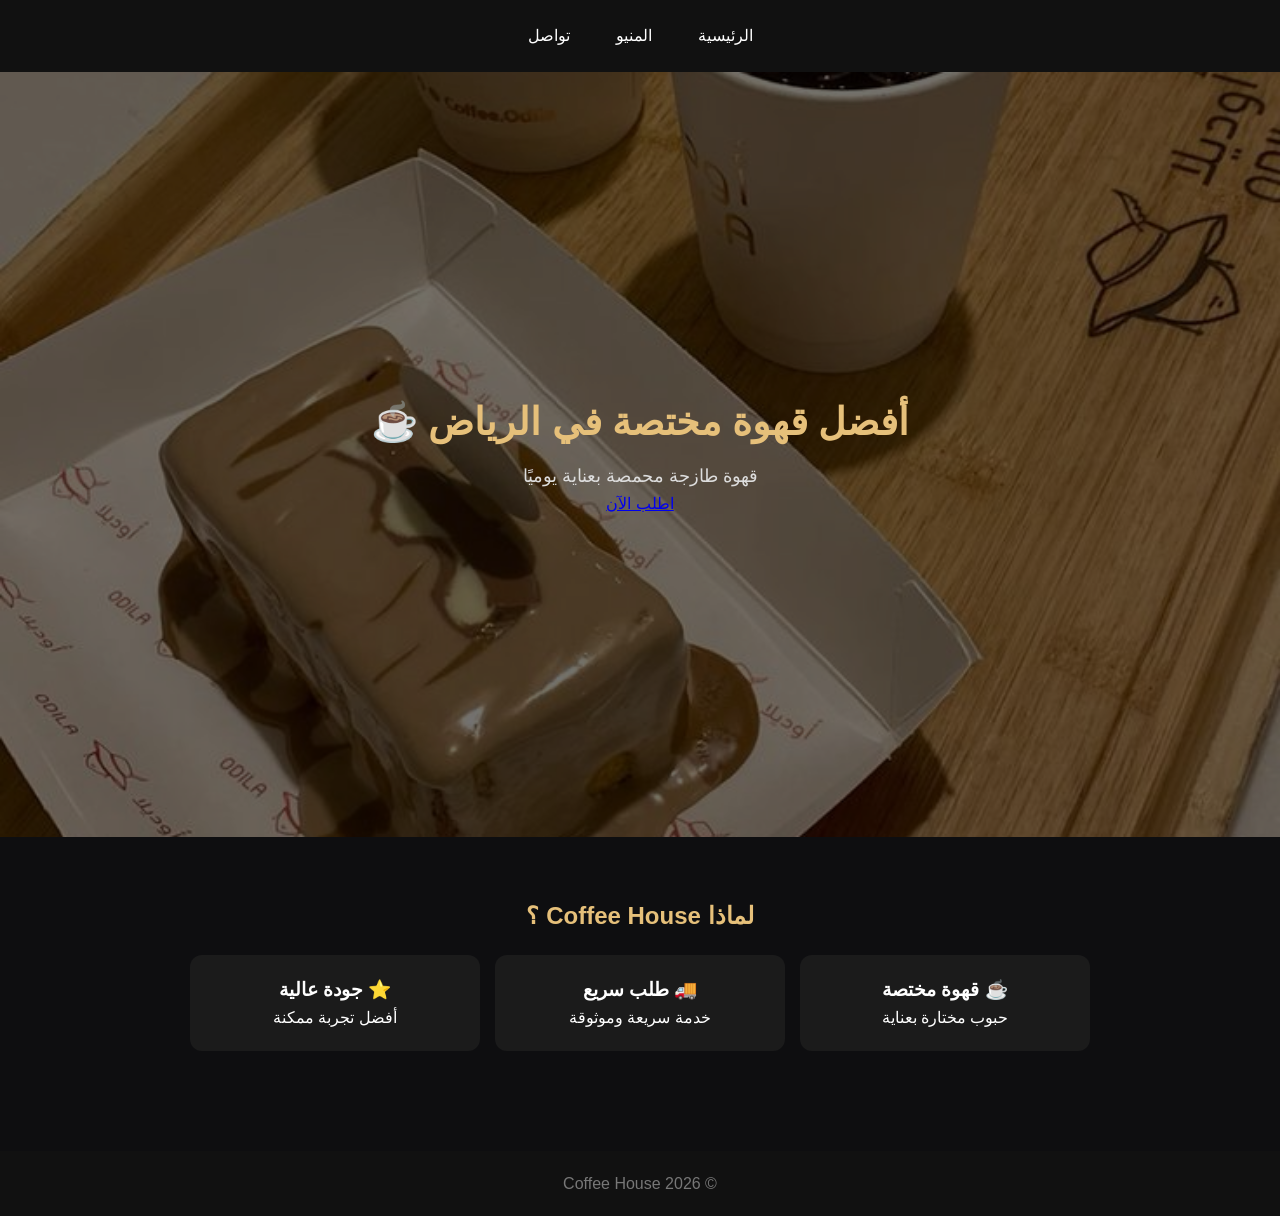
==== commit 4fb9ab74: "update vm system + fix api + ui improvements" ====
--- a/index.html
+++ b/index.html
@@ -1,10 +1,10 @@
 <!DOCTYPE html>
 <html lang="ar" dir="rtl">
 <head>
-  <meta charset="UTF-8">
-  <meta name="viewport" content="width=device-width, initial-scale=1.0">
-  <title>Coffee House</title>
-  <link rel="stylesheet" href="style.css">
+<meta charset="UTF-8">
+<meta name="viewport" content="width=device-width, initial-scale=1.0">
+<title>Coffee House</title>
+<link rel="stylesheet" href="style.css">
 </head>
 
 <body>
@@ -12,41 +12,46 @@
 <nav>
   <a href="index.html">الرئيسية</a>
   <a href="menu.html">المنيو</a>
-  <a href="about.html">من نحن</a>
   <a href="contact.html">تواصل</a>
 </nav>
 
 <section class="hero">
-  <div>
-    <h1>Coffee House ☕</h1>
-    <p>أفضل قهوة مختصة في الرياض بتجربة فاخرة يوميًا</p>
+  <div class="hero-content">
+    <h1>أفضل قهوة مختصة في الرياض ☕</h1>
+    <p>قهوة طازجة محمصة بعناية يوميًا</p>
+
+    <a href="contact.html" class="btn">
+      اطلب الآن
+    </a>
   </div>
 </section>
 
 <section class="section">
-  <h2>مرحبًا بكم</h2>
-  <p>نقدم قهوة مختصة محمصة بعناية مع تجربة هادئة ومميزة تناسب كل الأذواق.</p>
-</section>
+  <h2>لماذا Coffee House ؟</h2>
 
-<section class="section">
-  <h2>أبرز ما نقدمه</h2>
   <div class="grid">
+
     <div class="card">
-      <h3>قهوة مختصة</h3>
+      <h3>☕ قهوة مختصة</h3>
       <p>حبوب مختارة بعناية</p>
     </div>
+
     <div class="card">
-      <h3>مشروبات باردة</h3>
-      <p>انتعاش بطعم قوي</p>
+      <h3>🚚 طلب سريع</h3>
+      <p>خدمة سريعة وموثوقة</p>
     </div>
+
     <div class="card">
-      <h3>حلويات</h3>
-      <p>تجربة مثالية مع القهوة</p>
+      <h3>⭐ جودة عالية</h3>
+      <p>أفضل تجربة ممكنة</p>
     </div>
+
   </div>
 </section>
 
-<footer>© 2026 Coffee House</footer>
+<footer>
+  © 2026 Coffee House
+</footer>
 
 </body>
 </html>
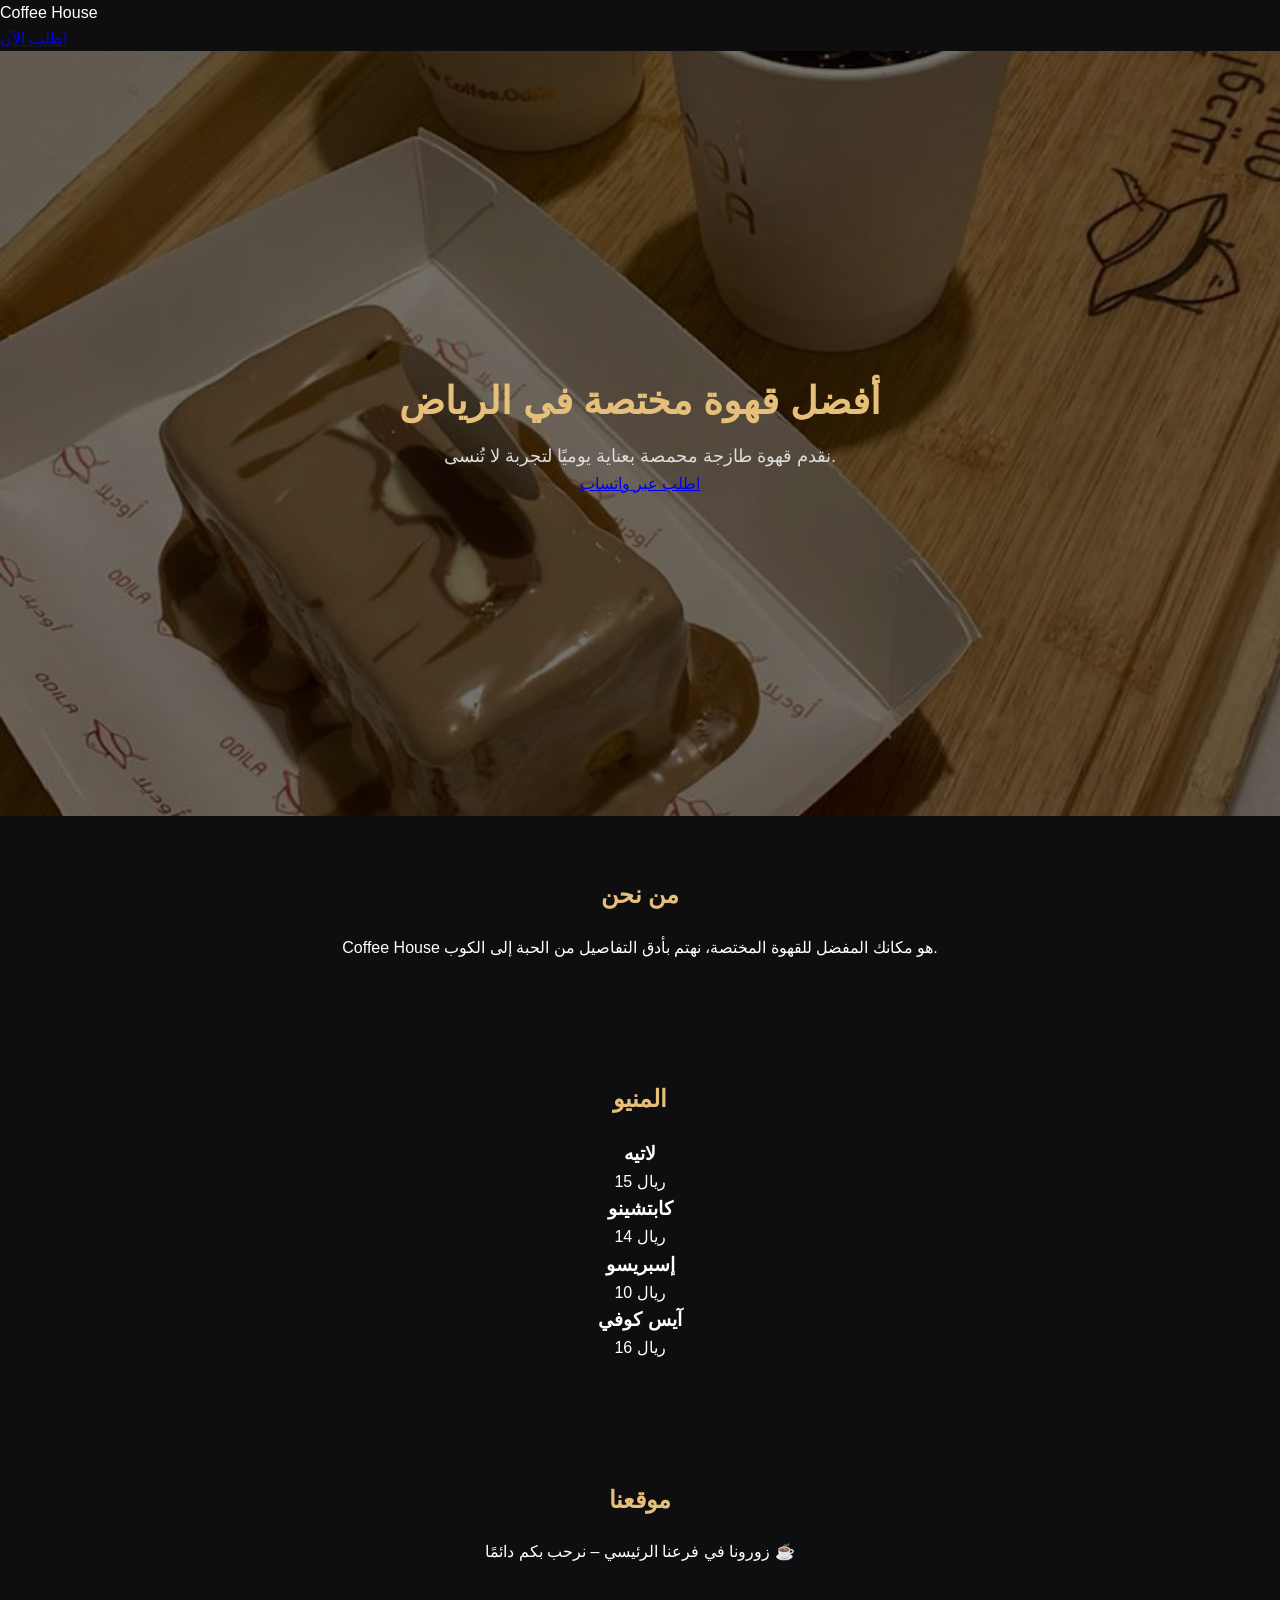
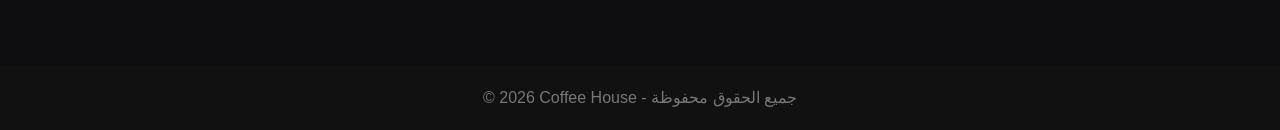
==== commit 42b607eb: "update vm system + fix api + ui improvements" ====
--- a/index.html
+++ b/index.html
@@ -1,57 +1,54 @@
-<!DOCTYPE html>
-<html lang="ar" dir="rtl">
-<head>
-<meta charset="UTF-8">
-<meta name="viewport" content="width=device-width, initial-scale=1.0">
-<title>Coffee House</title>
-<link rel="stylesheet" href="style.css">
-</head>
+<!DOCTYPE html>  <html lang="ar">  
+<head>  
+  <meta charset="UTF-8" />  
+  <meta name="viewport" content="width=device-width, initial-scale=1.0"/>  
+  <title>Coffee House</title>  
+  <link rel="stylesheet" href="style.css">  
+</head>  <body>    <!-- Header -->    <header class="header">  
+    <div class="logo">Coffee House</div>  
+    <a class="btn" href="https://wa.me/0000000000" target="_blank">  
+      اطلب الآن  
+    </a>  
+  </header>    <!-- Hero -->    <section class="hero">  
+    <div class="hero-text">  
+      <h1>أفضل قهوة مختصة في الرياض</h1>  
+      <p>نقدم قهوة طازجة محمصة بعناية يوميًا لتجربة لا تُنسى.</p>  
+      <a class="btn" href="https://wa.me/0000000000">اطلب عبر واتساب</a>  
+    </div>  
+  </section>    <!-- About -->    <section class="about">  
+    <h2>من نحن</h2>  
+    <p>  
+      Coffee House هو مكانك المفضل للقهوة المختصة، نهتم بأدق التفاصيل من الحبة إلى الكوب.  
+    </p>  
+  </section>    <!-- Menu -->    <section class="menu">  
+    <h2>المنيو</h2>  <div class="menu-grid">  
 
-<body>
+  <div class="item">  
+    <h3>لاتيه</h3>  
+    <p>15 ريال</p>  
+  </div>  
 
-<nav>
-  <a href="index.html">الرئيسية</a>
-  <a href="menu.html">المنيو</a>
-  <a href="contact.html">تواصل</a>
-</nav>
+  <div class="item">  
+    <h3>كابتشينو</h3>  
+    <p>14 ريال</p>  
+  </div>  
 
-<section class="hero">
-  <div class="hero-content">
-    <h1>أفضل قهوة مختصة في الرياض ☕</h1>
-    <p>قهوة طازجة محمصة بعناية يوميًا</p>
+  <div class="item">  
+    <h3>إسبريسو</h3>  
+    <p>10 ريال</p>  
+  </div>  
 
-    <a href="contact.html" class="btn">
-      اطلب الآن
-    </a>
-  </div>
-</section>
+  <div class="item">  
+    <h3>آيس كوفي</h3>  
+    <p>16 ريال</p>  
+  </div>  
 
-<section class="section">
-  <h2>لماذا Coffee House ؟</h2>
+</div>
 
-  <div class="grid">
-
-    <div class="card">
-      <h3>☕ قهوة مختصة</h3>
-      <p>حبوب مختارة بعناية</p>
-    </div>
-
-    <div class="card">
-      <h3>🚚 طلب سريع</h3>
-      <p>خدمة سريعة وموثوقة</p>
-    </div>
-
-    <div class="card">
-      <h3>⭐ جودة عالية</h3>
-      <p>أفضل تجربة ممكنة</p>
-    </div>
-
-  </div>
-</section>
-
-<footer>
-  © 2026 Coffee House
-</footer>
-
-</body>
+  </section>    <!-- Location -->    <section class="location">  
+    <h2>موقعنا</h2>  
+    <p>زورونا في فرعنا الرئيسي – نرحب بكم دائمًا ☕</p>  
+  </section>    <!-- Footer -->    <footer class="footer">  
+    <p>© 2026 Coffee House - جميع الحقوق محفوظة</p>  
+  </footer>  </body>  
 </html>
